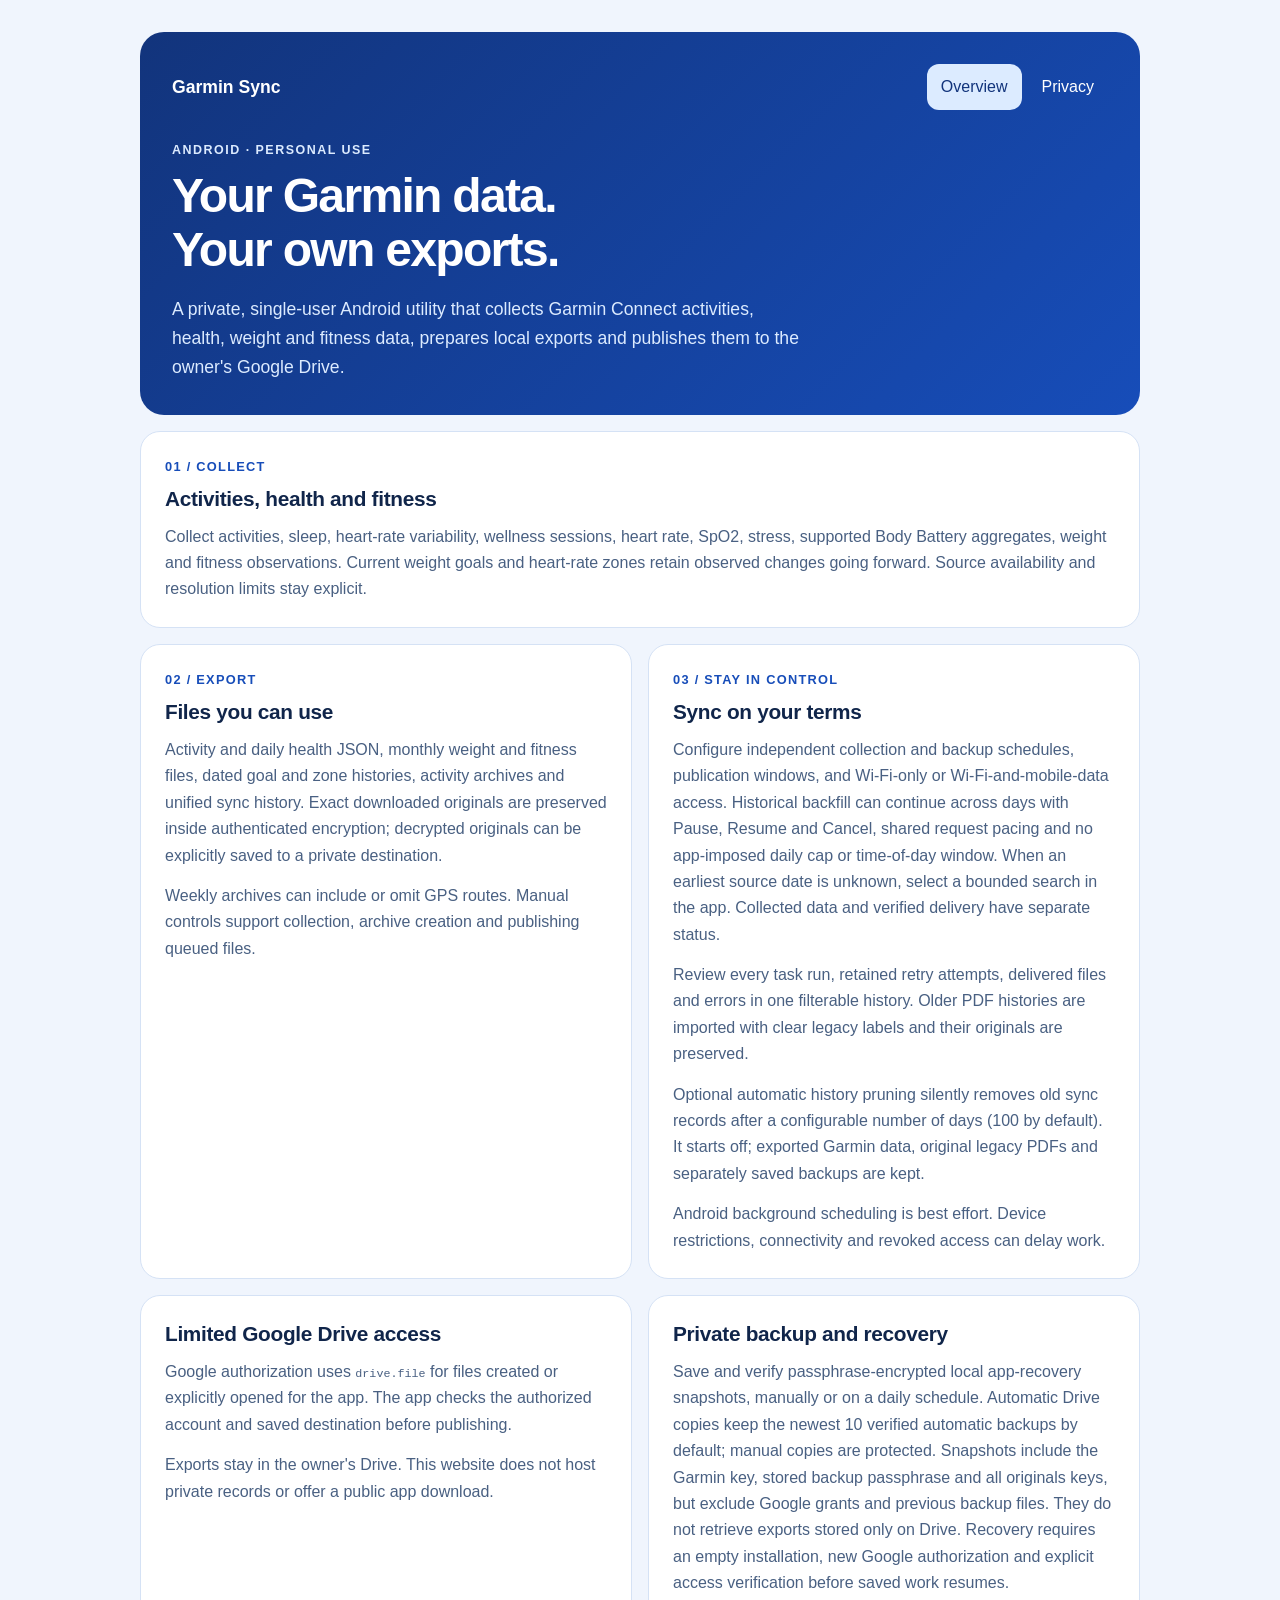
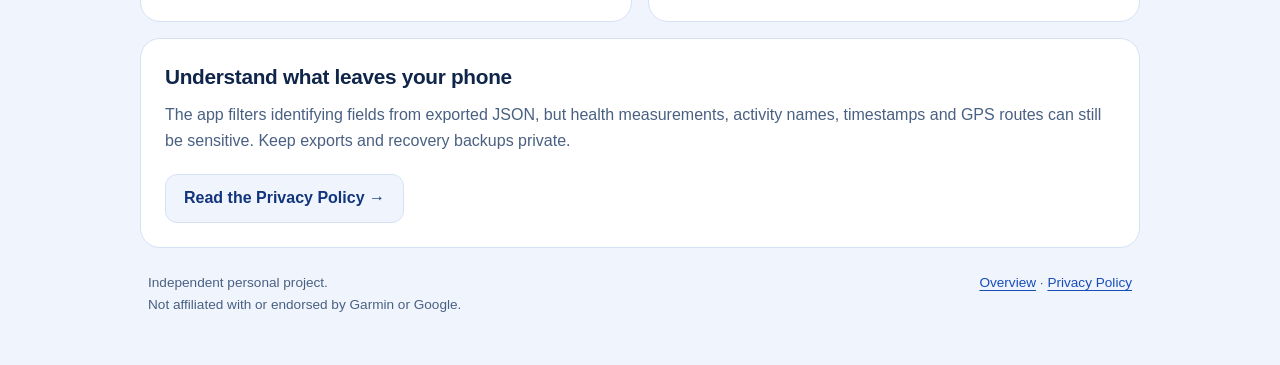
==== index.html @ 4a10f80b "Update collection and recovery information" ====
<!doctype html>
<html lang="en">
<head>
  <meta charset="utf-8">
  <meta name="viewport" content="width=device-width, initial-scale=1">
  <meta name="color-scheme" content="light">
  <meta name="theme-color" content="#12347C">
  <meta name="description" content="A private Android utility for exporting Garmin activities and wellness data to the owner's Google Drive.">
  <title>Garmin Sync — Personal Android export utility</title>
  <link rel="stylesheet" href="styles.css">
</head>
<body>
  <a class="skip" href="#content">Skip to content</a>
  <div class="wrap">
    <header class="hero">
      <div class="topline"><a class="brand" href="index.html">Garmin Sync</a><nav aria-label="Main navigation"><a href="index.html" aria-current="page">Overview</a><a href="privacy.html">Privacy</a></nav></div>
      <p class="eyebrow">Android · Personal use</p>
      <h1>Your Garmin data.<br>Your own exports.</h1>
      <p class="lead">A private, single-user Android utility that collects Garmin Connect activities, health, weight and fitness data, prepares local exports and publishes them to the owner's Google Drive.</p>
    </header>
    <main id="content" class="grid">
      <section class="card wide">
        <p class="step">01 / Collect</p>
        <h2>Activities, health and fitness</h2>
        <p>Collect activities, sleep, heart-rate variability, wellness sessions, heart rate, SpO2, stress, supported Body Battery aggregates, weight and fitness observations. Current weight goals and heart-rate zones retain observed changes going forward. Source availability and resolution limits stay explicit.</p>
      </section>
      <section class="card">
        <p class="step">02 / Export</p>
        <h2>Files you can use</h2>
        <p>Activity and daily health JSON, monthly weight and fitness files, dated goal and zone histories, activity archives and unified sync history. Exact downloaded originals are preserved inside authenticated encryption; decrypted originals can be explicitly saved to a private destination.</p>
        <p>Weekly archives can include or omit GPS routes. Manual controls support collection, archive creation and publishing queued files.</p>
      </section>
      <section class="card">
        <p class="step">03 / Stay in control</p>
        <h2>Sync on your terms</h2>
        <p>Configure independent collection and backup schedules, publication windows, and Wi-Fi-only or Wi-Fi-and-mobile-data access. Historical backfill can continue across days with Pause, Resume and Cancel, shared request pacing and no app-imposed daily cap or time-of-day window. When an earliest source date is unknown, select a bounded search in the app. Collected data and verified delivery have separate status.</p>
        <p>Review every task run, retained retry attempts, delivered files and errors in one filterable history. Older PDF histories are imported with clear legacy labels and their originals are preserved.</p>
        <p>Optional automatic history pruning silently removes old sync records after a configurable number of days (100 by default). It starts off; exported Garmin data, original legacy PDFs and separately saved backups are kept.</p>
        <p>Android background scheduling is best effort. Device restrictions, connectivity and revoked access can delay work.</p>
      </section>
      <section class="card">
        <h2>Limited Google Drive access</h2>
        <p>Google authorization uses <code>drive.file</code> for files created or explicitly opened for the app. The app checks the authorized account and saved destination before publishing.</p>
        <p>Exports stay in the owner's Drive. This website does not host private records or offer a public app download.</p>
      </section>
      <section class="card">
        <h2>Private backup and recovery</h2>
        <p>Save and verify passphrase-encrypted local app-recovery snapshots, manually or on a daily schedule. Automatic Drive copies keep the newest 10 verified automatic backups by default; manual copies are protected. Snapshots include the Garmin key, stored backup passphrase and all originals keys, but exclude Google grants and previous backup files. They do not retrieve exports stored only on Drive. Recovery requires an empty installation, new Google authorization and explicit access verification before saved work resumes.</p>
      </section>
      <section class="card wide">
        <h2>Understand what leaves your phone</h2>
        <p>The app filters identifying fields from exported JSON, but health measurements, activity names, timestamps and GPS routes can still be sensitive. Keep exports and recovery backups private.</p>
        <a class="button" href="privacy.html">Read the Privacy Policy <span aria-hidden="true">&nbsp;→</span></a>
      </section>
    </main>
    <footer class="footer"><p>Independent personal project.<br>Not affiliated with or endorsed by Garmin or Google.</p><p><a href="index.html">Overview</a> · <a href="privacy.html">Privacy Policy</a></p></footer>
  </div>
</body>
</html>
---- styles.css ----
:root{color-scheme:light;--blue-primary:#174DB9;--blue-deep:#12347C;--blue-light:#DCEBFF;--ink:#10254A;--ink-muted:#496082;--surface:#FFFFFF;--surface-tinted:#F0F5FD;--outline:#D5E2F5;font-family:-apple-system,BlinkMacSystemFont,"Segoe UI",Roboto,sans-serif;line-height:1.65;background:var(--surface-tinted);color:var(--ink)}
*{box-sizing:border-box}body{margin:0}a{color:var(--blue-primary);text-underline-offset:.2em}a:hover{text-decoration-thickness:2px}a:focus-visible{outline:3px solid var(--blue-primary);outline-offset:4px;border-radius:4px}.wrap{width:min(100% - 32px,1000px);margin:32px auto 48px}.skip{position:absolute;left:16px;top:-80px;z-index:2;background:white;padding:12px}.skip:focus{top:12px}.hero{padding:32px;border-radius:24px;background:linear-gradient(135deg,var(--blue-deep),var(--blue-primary));color:var(--surface)}.hero p{color:var(--blue-light);max-width:65ch}.hero a{color:white}.topline{display:flex;align-items:center;justify-content:space-between;gap:16px;flex-wrap:wrap}.brand{font-weight:750;font-size:1.1rem;text-decoration:none}nav{display:flex;gap:6px;flex-wrap:wrap}nav a{padding:10px 14px;border-radius:12px;text-decoration:none;min-height:44px}nav a[aria-current=page]{background:var(--blue-light);color:var(--blue-deep)}.hero a:focus-visible{outline-color:white}.eyebrow{font-size:.78rem;font-weight:750;letter-spacing:.12em;text-transform:uppercase;margin:30px 0 8px}h1{font-size:clamp(2rem,5vw,3rem);line-height:1.13;letter-spacing:-.035em;margin:0 0 18px}h2{font-size:1.3rem;line-height:1.3;letter-spacing:-.015em;margin:0 0 12px}p{margin:0 0 14px}p:last-child{margin-bottom:0}.lead{font-size:1.1rem}.grid{display:grid;grid-template-columns:1fr 1fr;gap:16px;margin-top:16px}.card{background:var(--surface);border:1px solid var(--outline);border-radius:20px;padding:24px;color:var(--ink-muted)}.card h2,.card strong{color:var(--ink)}.wide{grid-column:1/-1}.step{color:var(--blue-primary);font-size:.8rem;font-weight:750;letter-spacing:.1em;text-transform:uppercase;margin-bottom:8px}ul{padding-left:22px;margin:12px 0 0}li+li{margin-top:8px}code{font-size:.9em;overflow-wrap:anywhere}.button{display:inline-flex;align-items:center;justify-content:center;min-height:48px;padding:10px 18px;border:1px solid var(--outline);border-radius:12px;background:var(--surface-tinted);color:var(--blue-deep);font-weight:650;text-decoration:none;margin-top:6px}.button:hover{background:var(--blue-light)}.policy{max-width:800px}.policy .card{margin-top:16px}.date{font-size:.9rem}.footer{margin:24px 8px 0;color:var(--ink-muted);font-size:.85rem;display:flex;justify-content:space-between;flex-wrap:wrap;gap:12px}.footer p{margin:0}@media(max-width:640px){.wrap{margin-top:16px}.hero{padding:24px}.grid{grid-template-columns:1fr}.card{padding:22px}.topline{align-items:flex-start;flex-direction:column}.eyebrow{margin-top:24px}.footer{display:block}.footer p+p{margin-top:8px}}@media(prefers-reduced-motion:no-preference){a{transition:background-color .15s}}
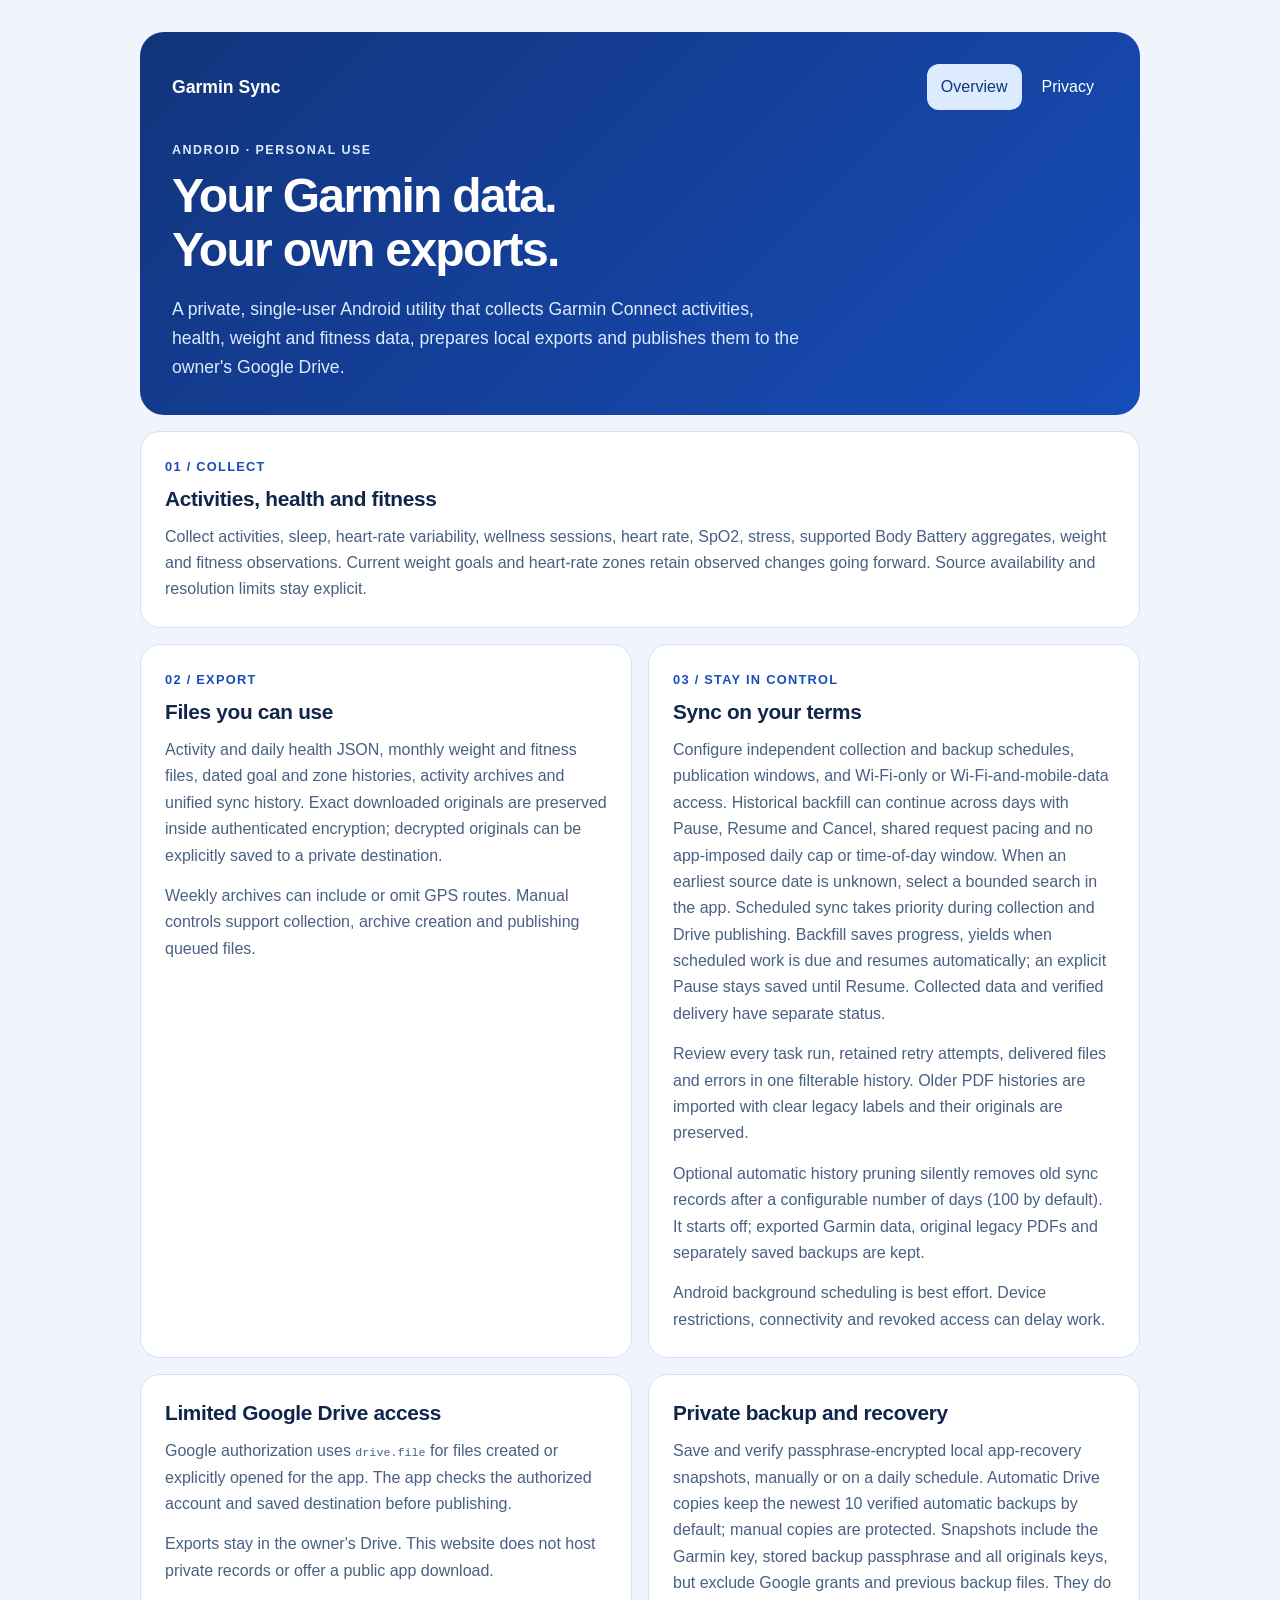
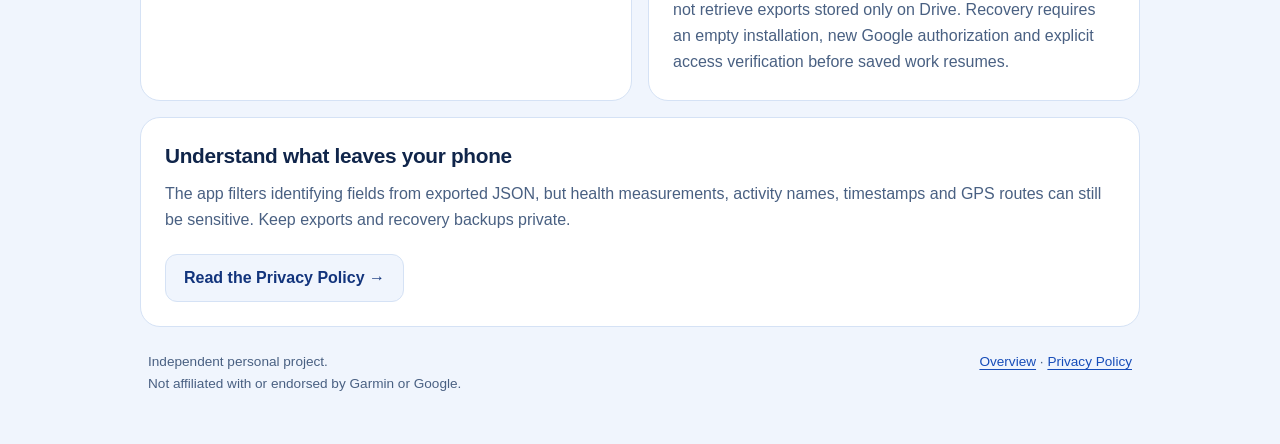
==== commit 21a43056: "Explain scheduled sync priority" ====
--- a/index.html
+++ b/index.html
@@ -33,7 +33,7 @@
       <section class="card">
         <p class="step">03 / Stay in control</p>
         <h2>Sync on your terms</h2>
-        <p>Configure independent collection and backup schedules, publication windows, and Wi-Fi-only or Wi-Fi-and-mobile-data access. Historical backfill can continue across days with Pause, Resume and Cancel, shared request pacing and no app-imposed daily cap or time-of-day window. When an earliest source date is unknown, select a bounded search in the app. Collected data and verified delivery have separate status.</p>
+        <p>Configure independent collection and backup schedules, publication windows, and Wi-Fi-only or Wi-Fi-and-mobile-data access. Historical backfill can continue across days with Pause, Resume and Cancel, shared request pacing and no app-imposed daily cap or time-of-day window. When an earliest source date is unknown, select a bounded search in the app. Scheduled sync takes priority during collection and Drive publishing. Backfill saves progress, yields when scheduled work is due and resumes automatically; an explicit Pause stays saved until Resume. Collected data and verified delivery have separate status.</p>
         <p>Review every task run, retained retry attempts, delivered files and errors in one filterable history. Older PDF histories are imported with clear legacy labels and their originals are preserved.</p>
         <p>Optional automatic history pruning silently removes old sync records after a configurable number of days (100 by default). It starts off; exported Garmin data, original legacy PDFs and separately saved backups are kept.</p>
         <p>Android background scheduling is best effort. Device restrictions, connectivity and revoked access can delay work.</p>
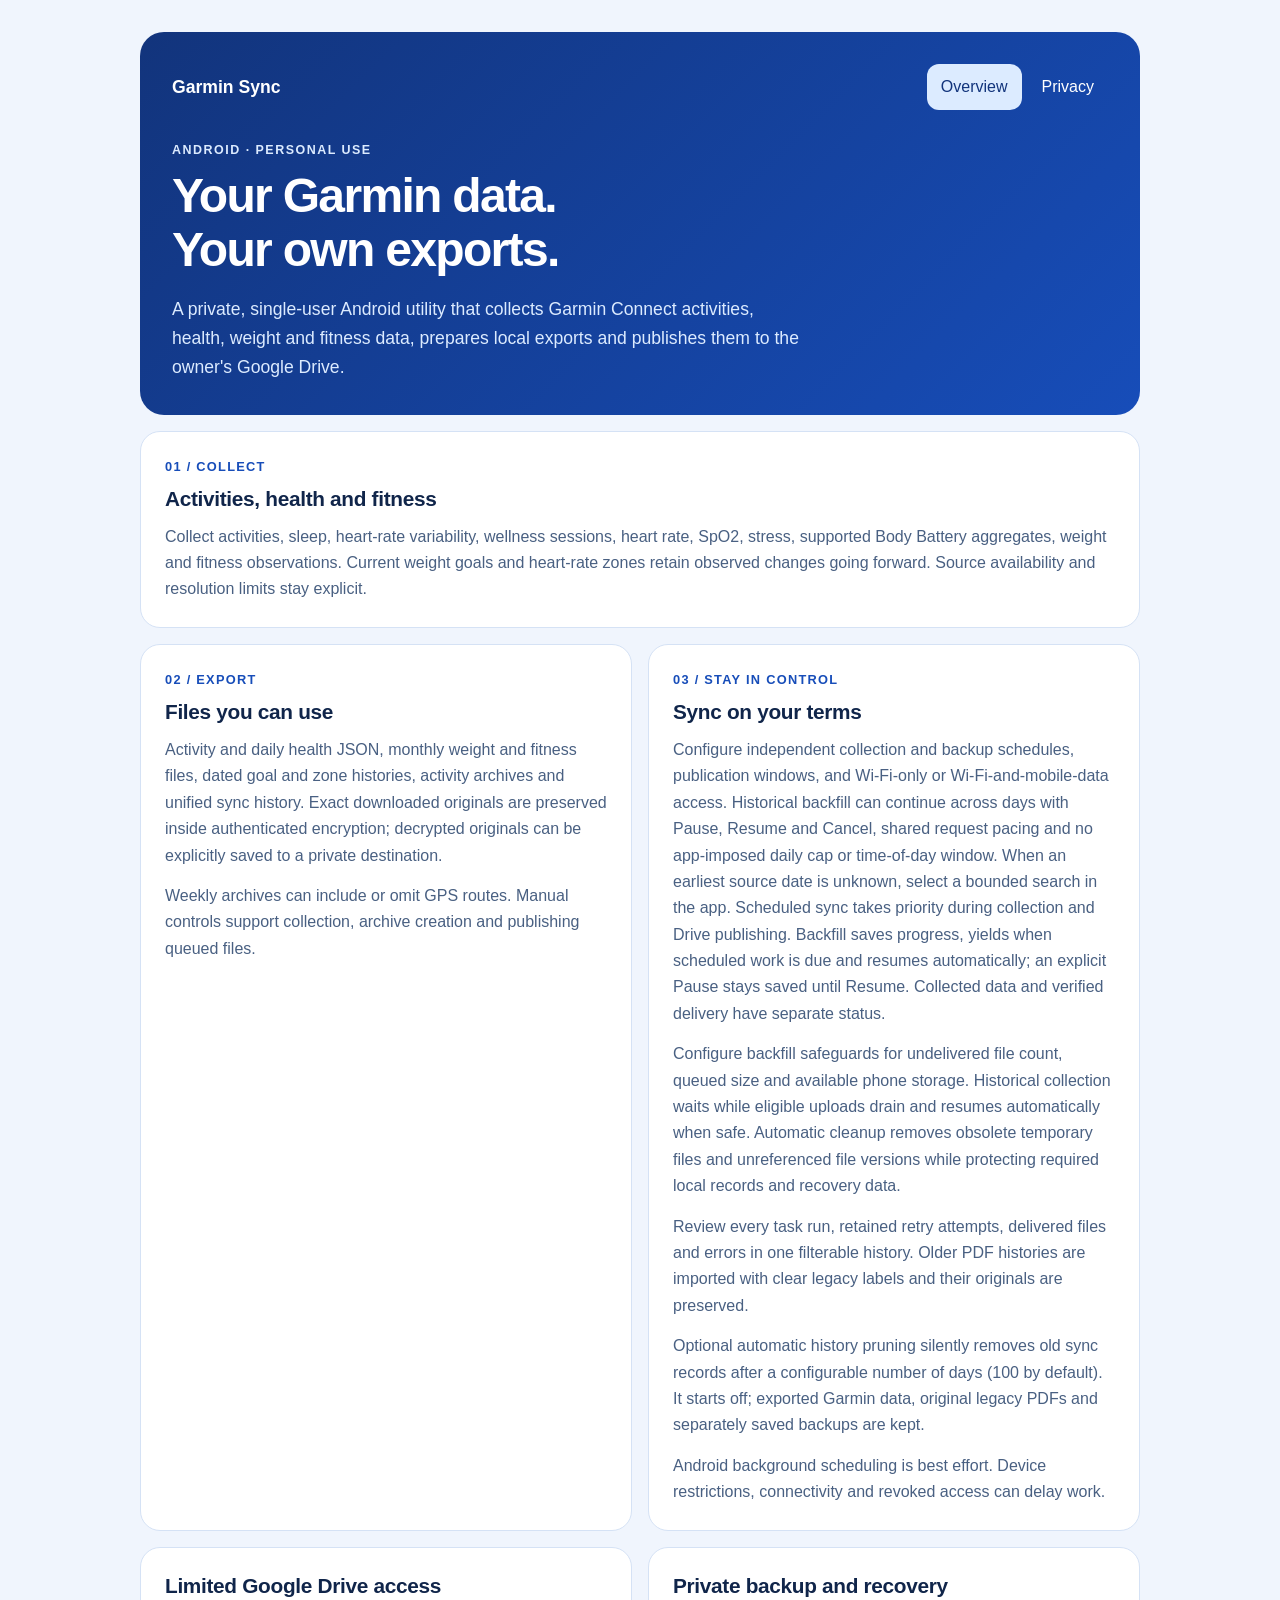
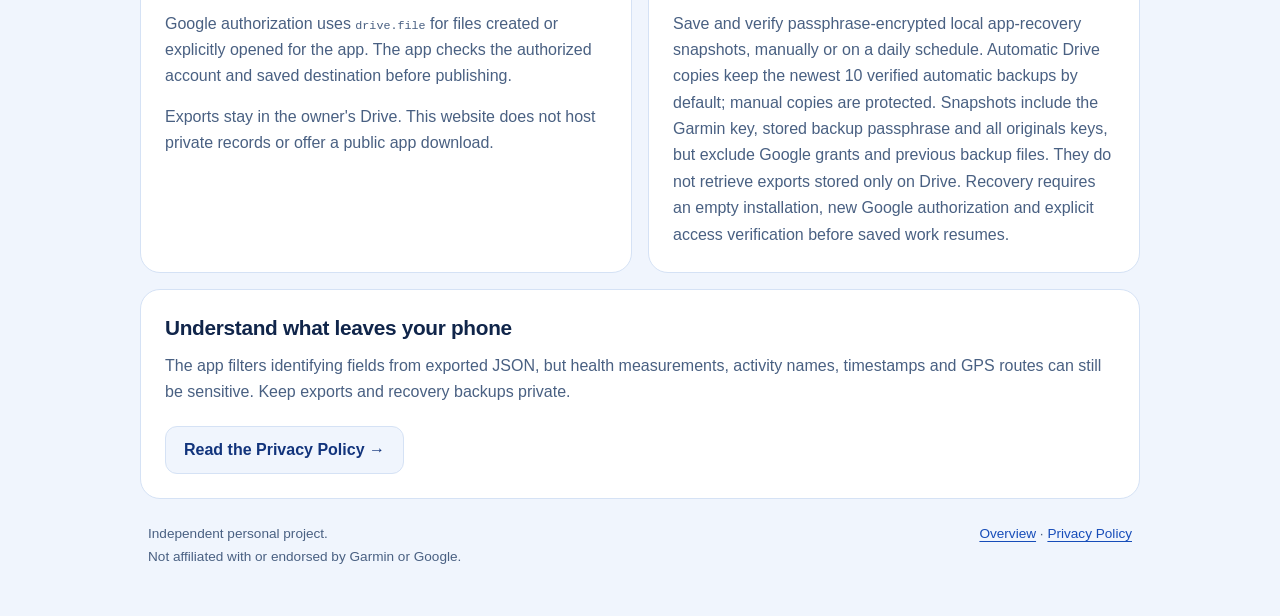
==== commit 706779b9: "Explain backfill storage safeguards and cleanup" ====
--- a/index.html
+++ b/index.html
@@ -34,6 +34,7 @@
         <p class="step">03 / Stay in control</p>
         <h2>Sync on your terms</h2>
         <p>Configure independent collection and backup schedules, publication windows, and Wi-Fi-only or Wi-Fi-and-mobile-data access. Historical backfill can continue across days with Pause, Resume and Cancel, shared request pacing and no app-imposed daily cap or time-of-day window. When an earliest source date is unknown, select a bounded search in the app. Scheduled sync takes priority during collection and Drive publishing. Backfill saves progress, yields when scheduled work is due and resumes automatically; an explicit Pause stays saved until Resume. Collected data and verified delivery have separate status.</p>
+        <p>Configure backfill safeguards for undelivered file count, queued size and available phone storage. Historical collection waits while eligible uploads drain and resumes automatically when safe. Automatic cleanup removes obsolete temporary files and unreferenced file versions while protecting required local records and recovery data.</p>
         <p>Review every task run, retained retry attempts, delivered files and errors in one filterable history. Older PDF histories are imported with clear legacy labels and their originals are preserved.</p>
         <p>Optional automatic history pruning silently removes old sync records after a configurable number of days (100 by default). It starts off; exported Garmin data, original legacy PDFs and separately saved backups are kept.</p>
         <p>Android background scheduling is best effort. Device restrictions, connectivity and revoked access can delay work.</p>
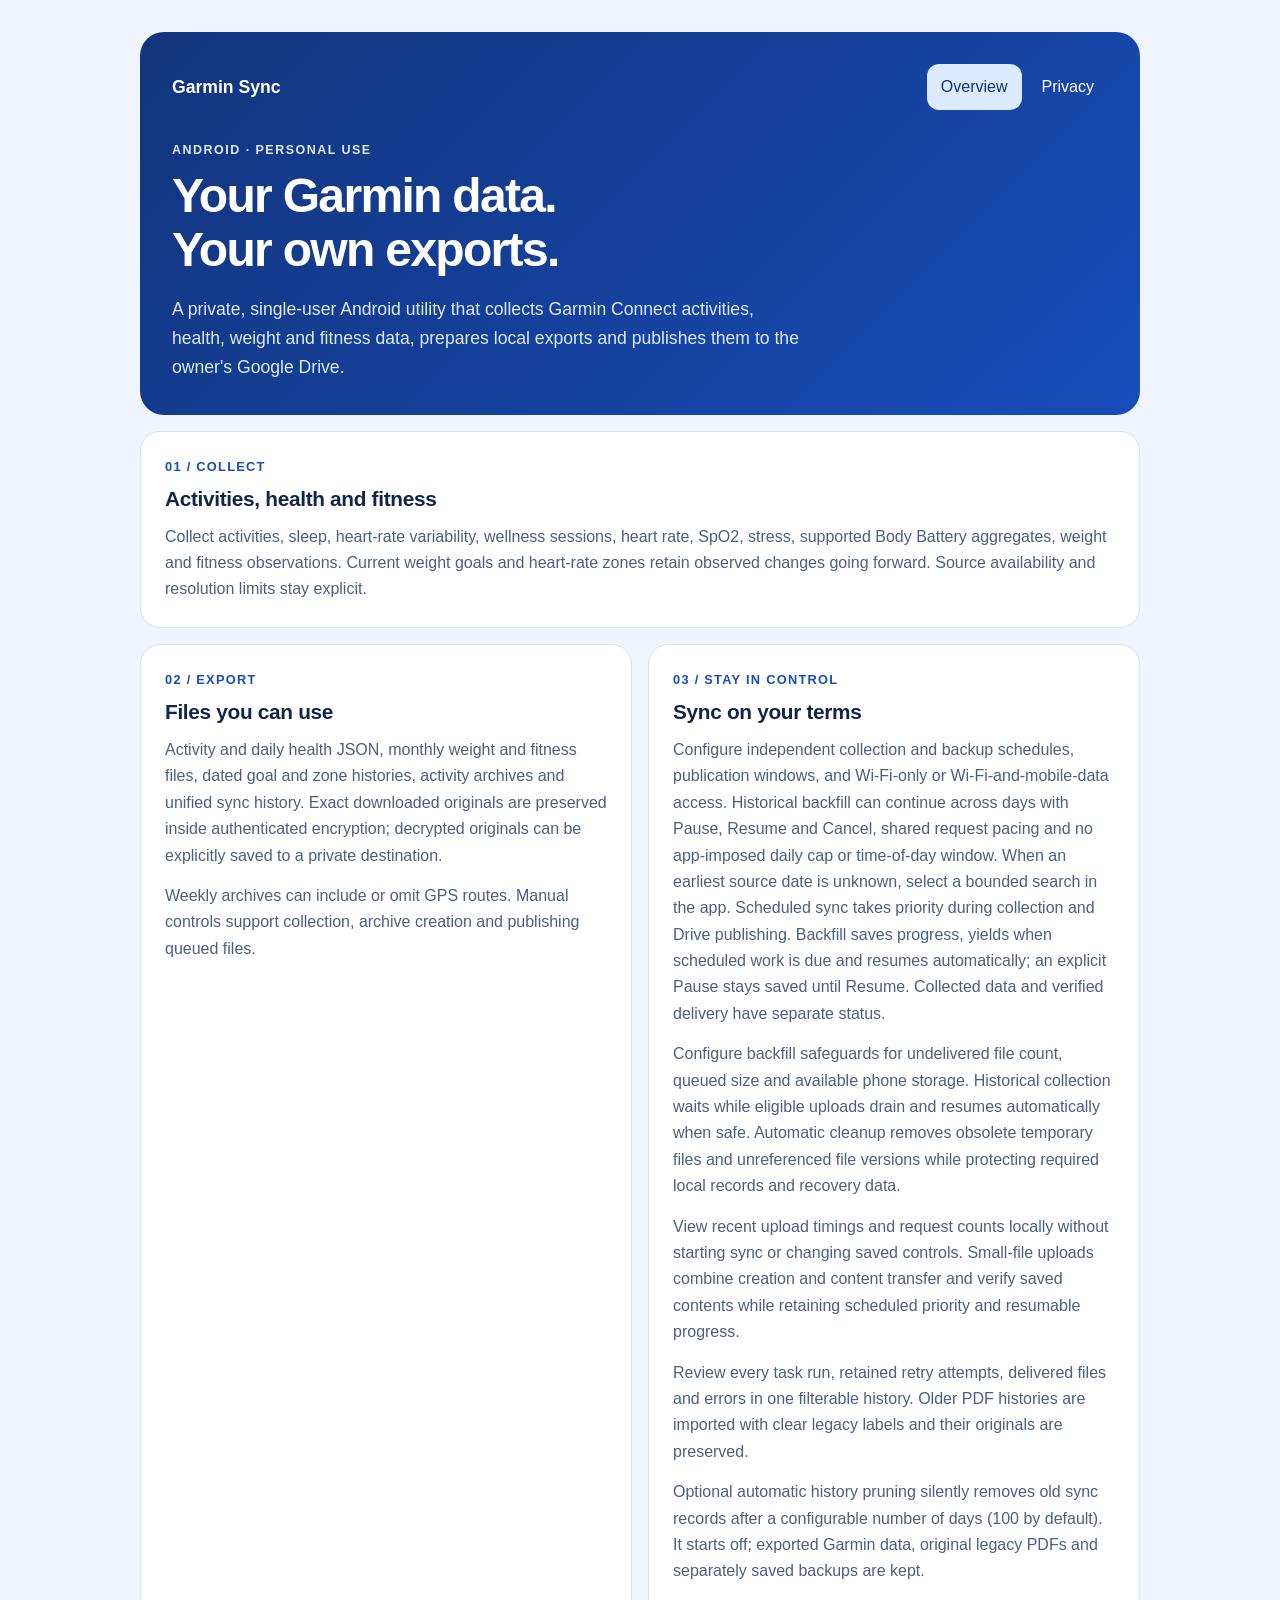
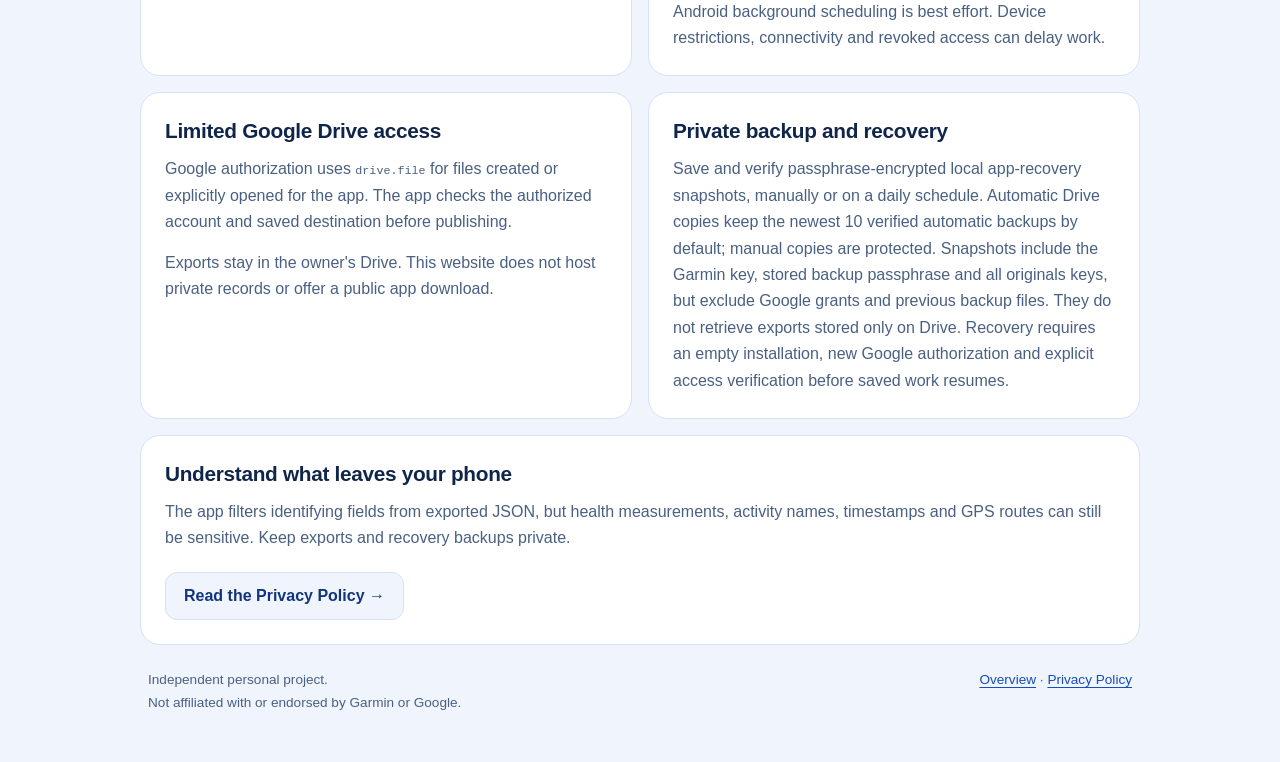
==== commit e88ed3fd: "Describe private upload timing measurements" ====
--- a/index.html
+++ b/index.html
@@ -35,6 +35,7 @@
         <h2>Sync on your terms</h2>
         <p>Configure independent collection and backup schedules, publication windows, and Wi-Fi-only or Wi-Fi-and-mobile-data access. Historical backfill can continue across days with Pause, Resume and Cancel, shared request pacing and no app-imposed daily cap or time-of-day window. When an earliest source date is unknown, select a bounded search in the app. Scheduled sync takes priority during collection and Drive publishing. Backfill saves progress, yields when scheduled work is due and resumes automatically; an explicit Pause stays saved until Resume. Collected data and verified delivery have separate status.</p>
         <p>Configure backfill safeguards for undelivered file count, queued size and available phone storage. Historical collection waits while eligible uploads drain and resumes automatically when safe. Automatic cleanup removes obsolete temporary files and unreferenced file versions while protecting required local records and recovery data.</p>
+        <p>View recent upload timings and request counts locally without starting sync or changing saved controls. Small-file uploads combine creation and content transfer and verify saved contents while retaining scheduled priority and resumable progress.</p>
         <p>Review every task run, retained retry attempts, delivered files and errors in one filterable history. Older PDF histories are imported with clear legacy labels and their originals are preserved.</p>
         <p>Optional automatic history pruning silently removes old sync records after a configurable number of days (100 by default). It starts off; exported Garmin data, original legacy PDFs and separately saved backups are kept.</p>
         <p>Android background scheduling is best effort. Device restrictions, connectivity and revoked access can delay work.</p>
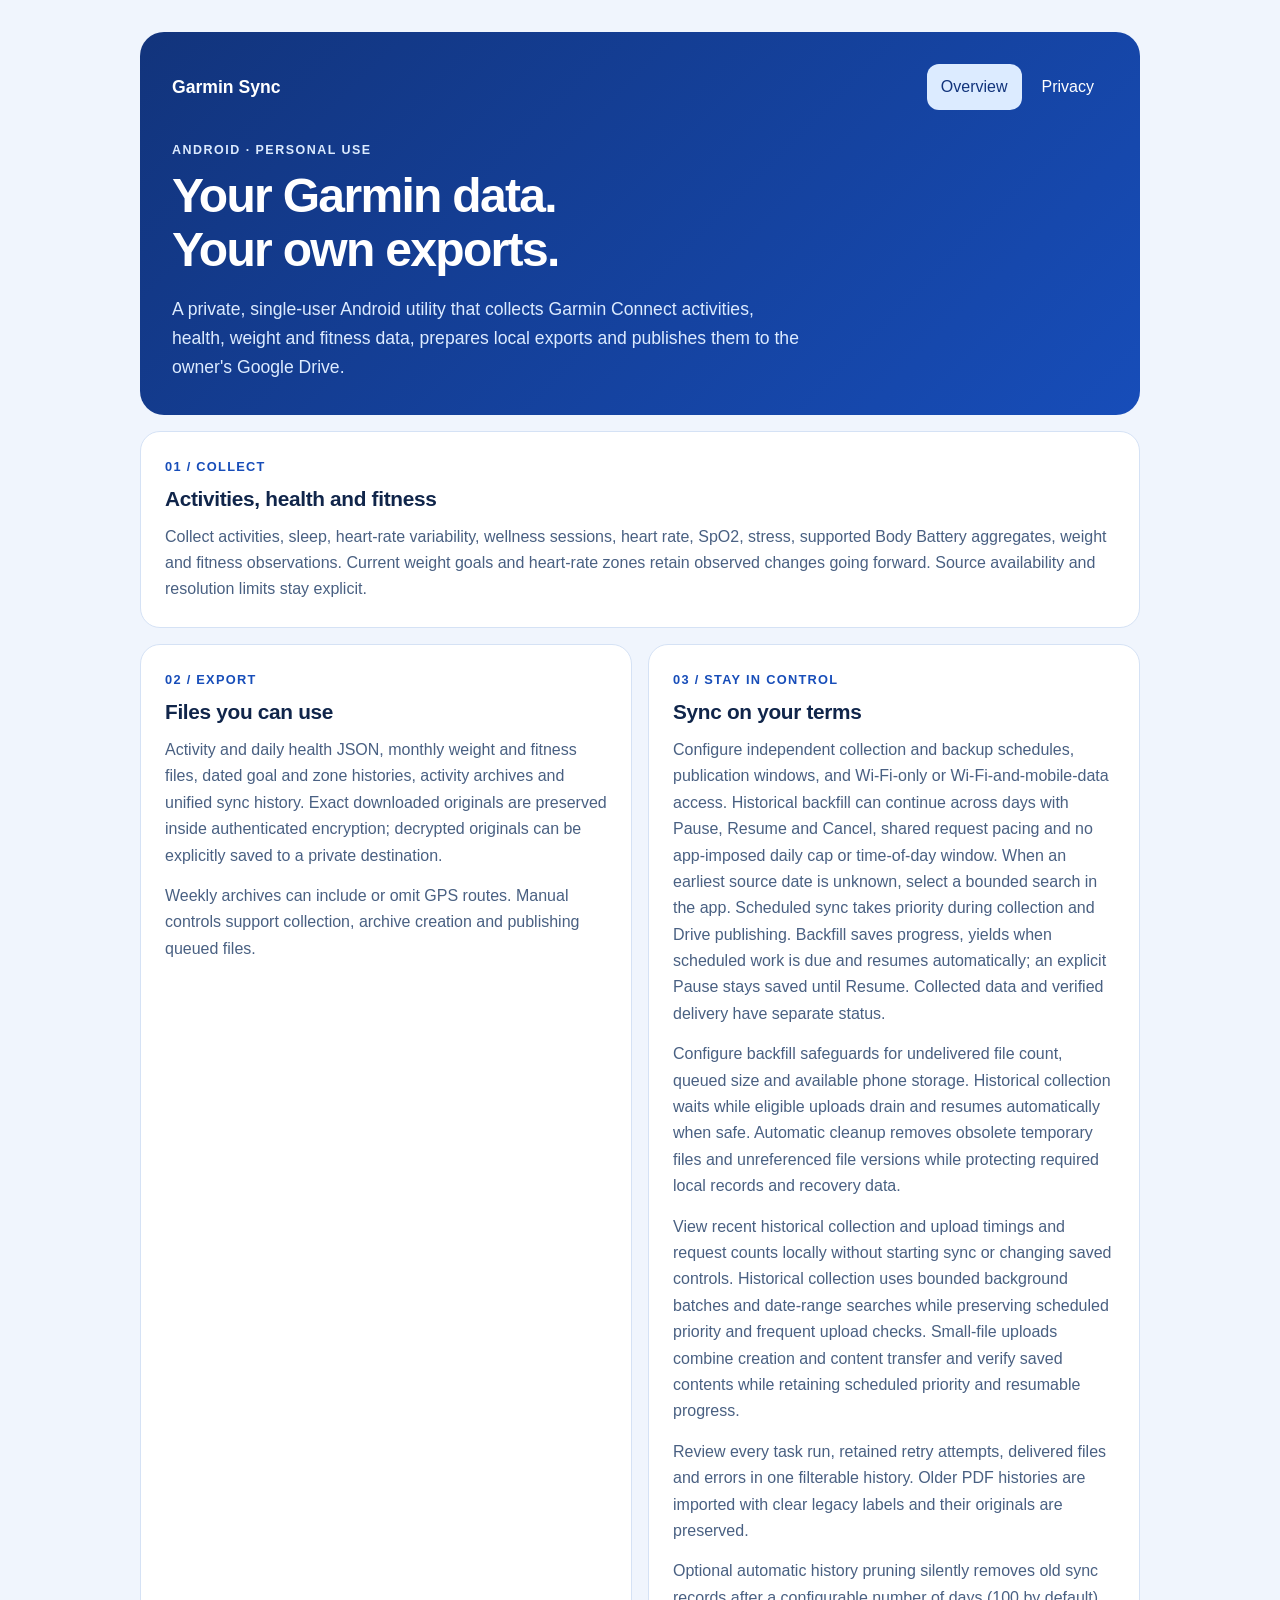
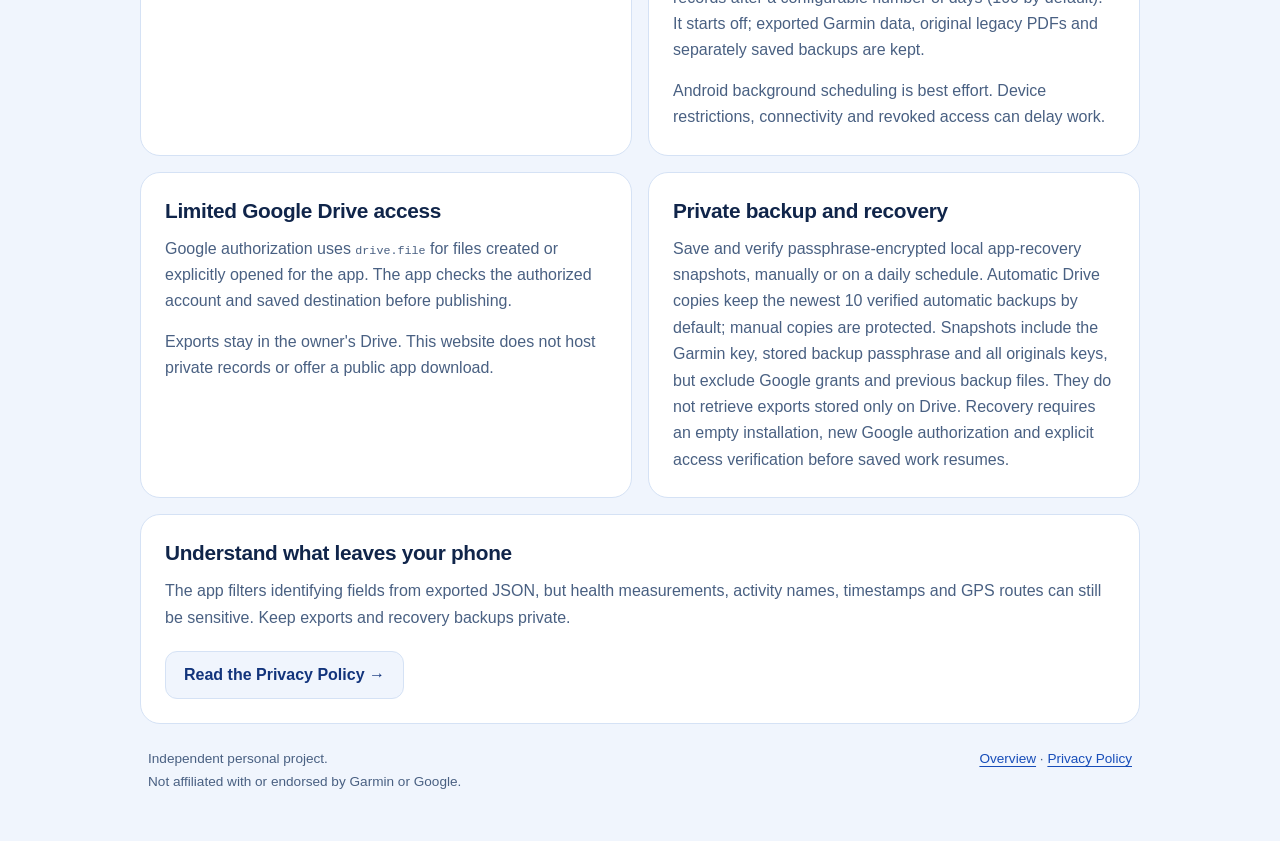
==== commit cb8f562a: "Describe background collection and private timing counters" ====
--- a/index.html
+++ b/index.html
@@ -35,7 +35,7 @@
         <h2>Sync on your terms</h2>
         <p>Configure independent collection and backup schedules, publication windows, and Wi-Fi-only or Wi-Fi-and-mobile-data access. Historical backfill can continue across days with Pause, Resume and Cancel, shared request pacing and no app-imposed daily cap or time-of-day window. When an earliest source date is unknown, select a bounded search in the app. Scheduled sync takes priority during collection and Drive publishing. Backfill saves progress, yields when scheduled work is due and resumes automatically; an explicit Pause stays saved until Resume. Collected data and verified delivery have separate status.</p>
         <p>Configure backfill safeguards for undelivered file count, queued size and available phone storage. Historical collection waits while eligible uploads drain and resumes automatically when safe. Automatic cleanup removes obsolete temporary files and unreferenced file versions while protecting required local records and recovery data.</p>
-        <p>View recent upload timings and request counts locally without starting sync or changing saved controls. Small-file uploads combine creation and content transfer and verify saved contents while retaining scheduled priority and resumable progress.</p>
+        <p>View recent historical collection and upload timings and request counts locally without starting sync or changing saved controls. Historical collection uses bounded background batches and date-range searches while preserving scheduled priority and frequent upload checks. Small-file uploads combine creation and content transfer and verify saved contents while retaining scheduled priority and resumable progress.</p>
         <p>Review every task run, retained retry attempts, delivered files and errors in one filterable history. Older PDF histories are imported with clear legacy labels and their originals are preserved.</p>
         <p>Optional automatic history pruning silently removes old sync records after a configurable number of days (100 by default). It starts off; exported Garmin data, original legacy PDFs and separately saved backups are kept.</p>
         <p>Android background scheduling is best effort. Device restrictions, connectivity and revoked access can delay work.</p>
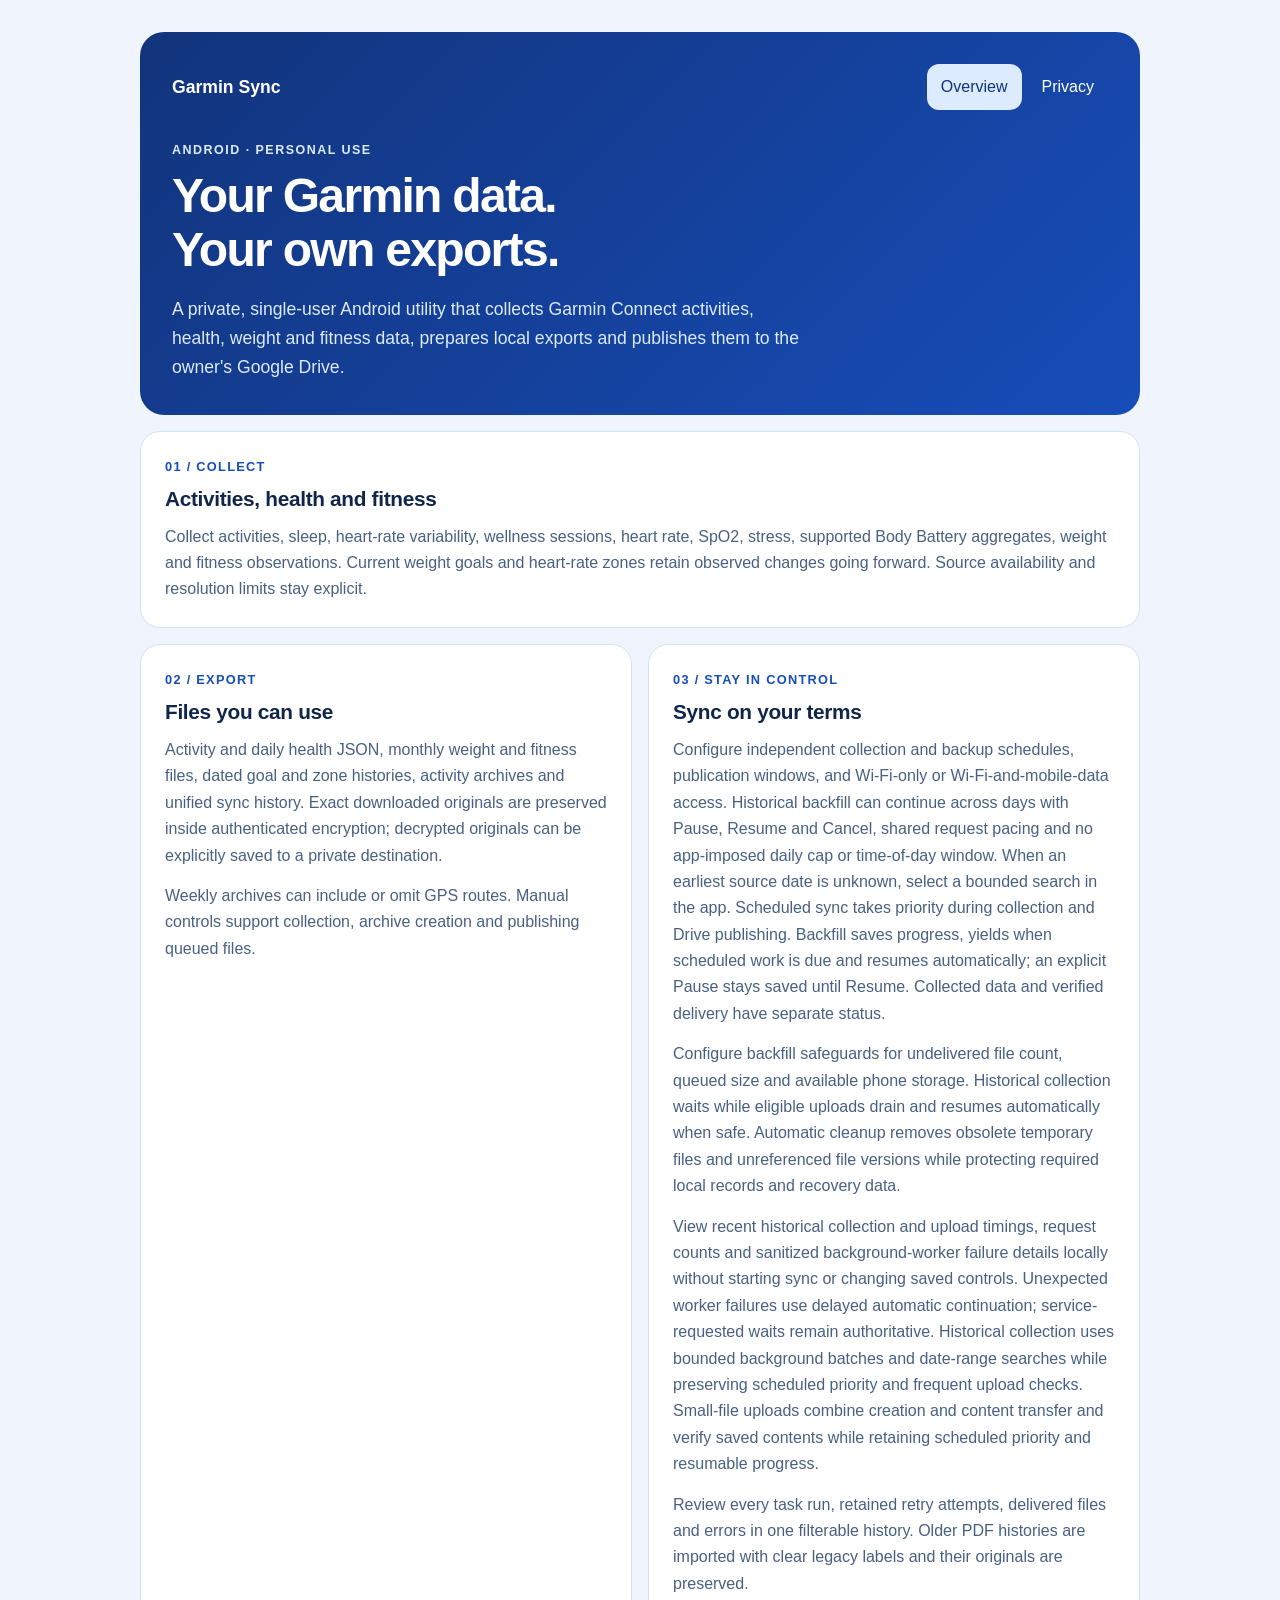
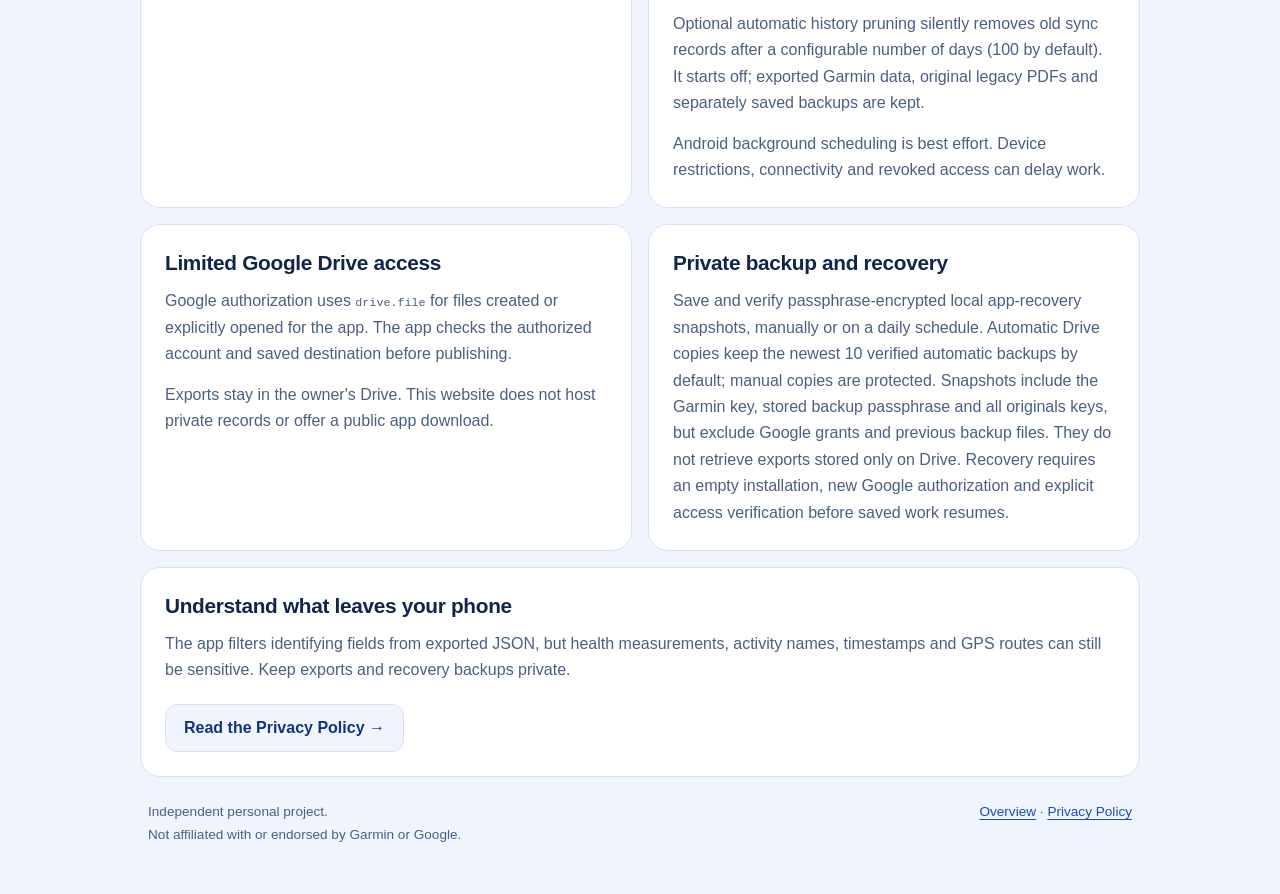
==== commit 16b75f75: "Describe private worker continuation diagnostics" ====
--- a/index.html
+++ b/index.html
@@ -35,7 +35,7 @@
         <h2>Sync on your terms</h2>
         <p>Configure independent collection and backup schedules, publication windows, and Wi-Fi-only or Wi-Fi-and-mobile-data access. Historical backfill can continue across days with Pause, Resume and Cancel, shared request pacing and no app-imposed daily cap or time-of-day window. When an earliest source date is unknown, select a bounded search in the app. Scheduled sync takes priority during collection and Drive publishing. Backfill saves progress, yields when scheduled work is due and resumes automatically; an explicit Pause stays saved until Resume. Collected data and verified delivery have separate status.</p>
         <p>Configure backfill safeguards for undelivered file count, queued size and available phone storage. Historical collection waits while eligible uploads drain and resumes automatically when safe. Automatic cleanup removes obsolete temporary files and unreferenced file versions while protecting required local records and recovery data.</p>
-        <p>View recent historical collection and upload timings and request counts locally without starting sync or changing saved controls. Historical collection uses bounded background batches and date-range searches while preserving scheduled priority and frequent upload checks. Small-file uploads combine creation and content transfer and verify saved contents while retaining scheduled priority and resumable progress.</p>
+        <p>View recent historical collection and upload timings, request counts and sanitized background-worker failure details locally without starting sync or changing saved controls. Unexpected worker failures use delayed automatic continuation; service-requested waits remain authoritative. Historical collection uses bounded background batches and date-range searches while preserving scheduled priority and frequent upload checks. Small-file uploads combine creation and content transfer and verify saved contents while retaining scheduled priority and resumable progress.</p>
         <p>Review every task run, retained retry attempts, delivered files and errors in one filterable history. Older PDF histories are imported with clear legacy labels and their originals are preserved.</p>
         <p>Optional automatic history pruning silently removes old sync records after a configurable number of days (100 by default). It starts off; exported Garmin data, original legacy PDFs and separately saved backups are kept.</p>
         <p>Android background scheduling is best effort. Device restrictions, connectivity and revoked access can delay work.</p>
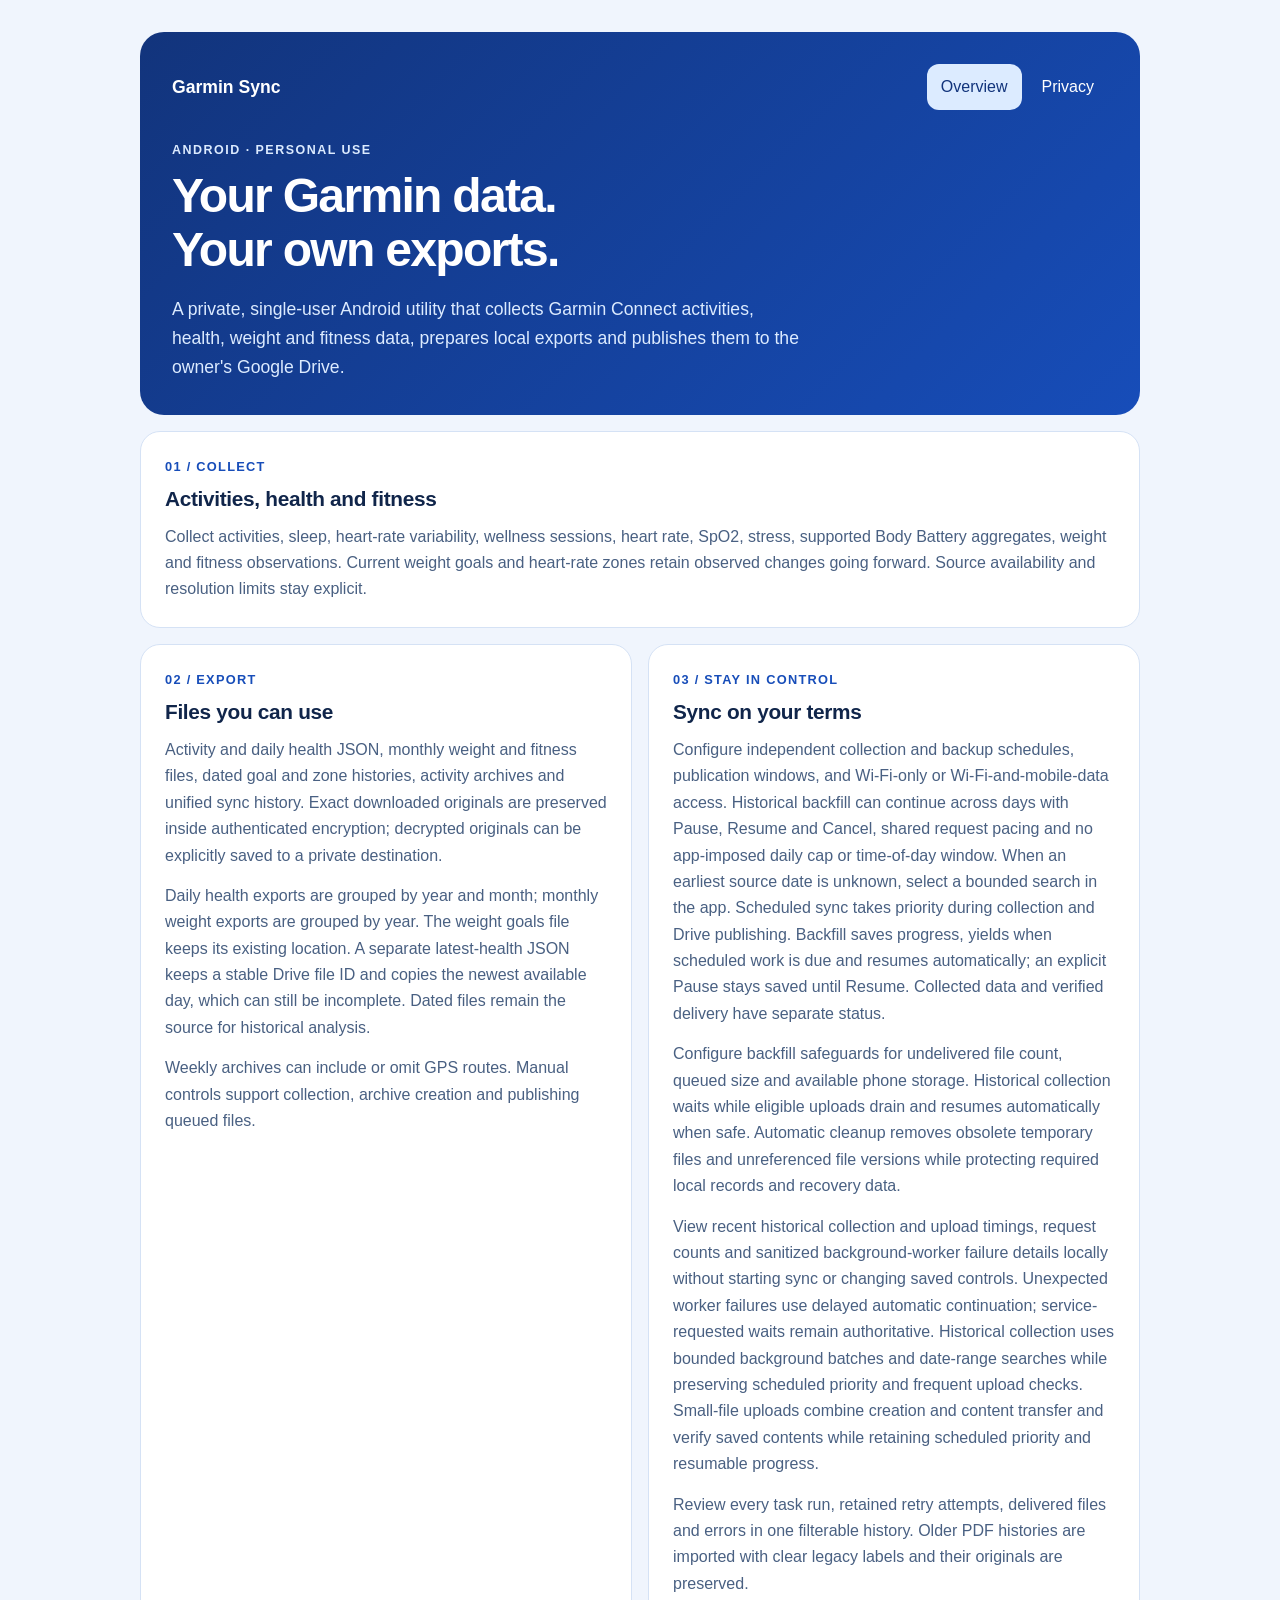
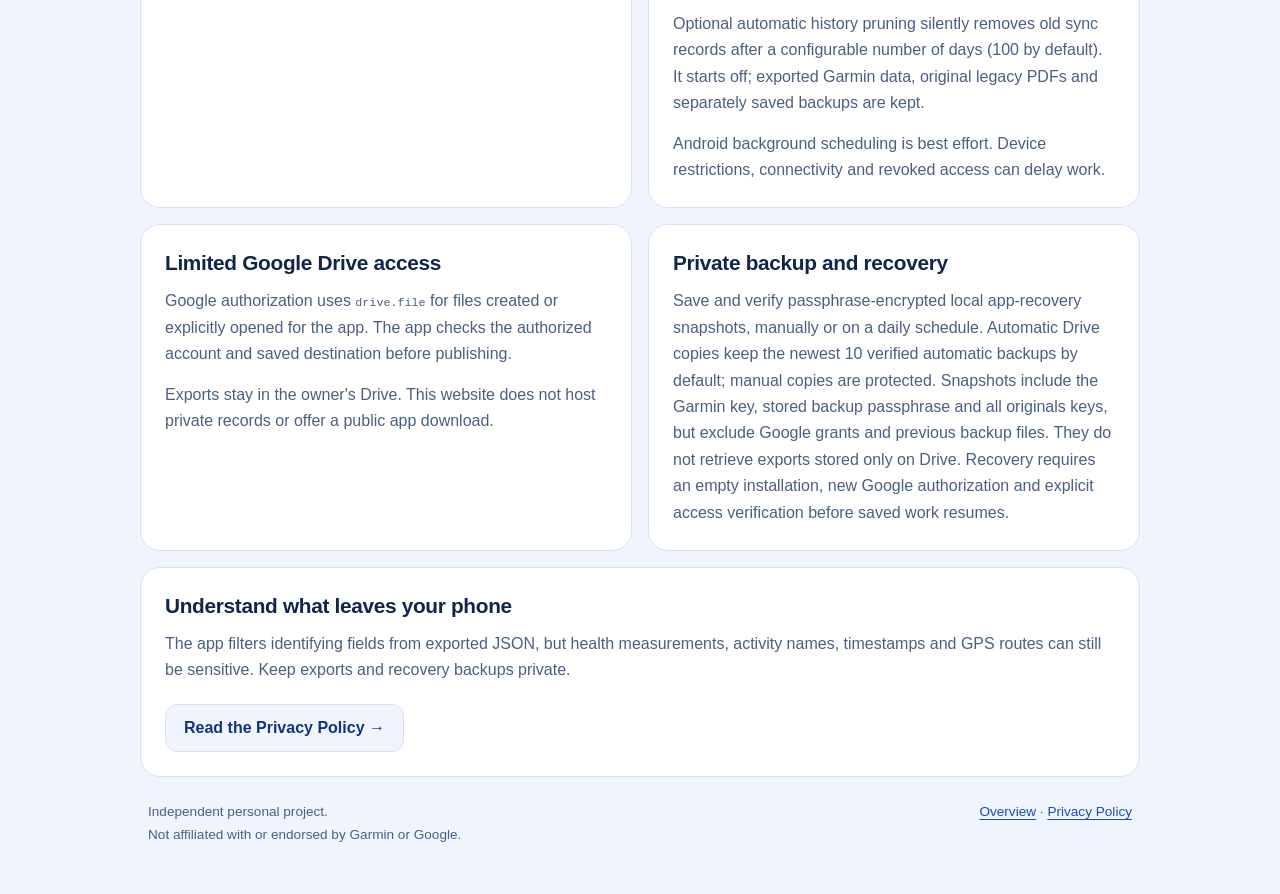
==== commit 06259775: "Describe organized health and weight exports" ====
--- a/index.html
+++ b/index.html
@@ -28,6 +28,7 @@
         <p class="step">02 / Export</p>
         <h2>Files you can use</h2>
         <p>Activity and daily health JSON, monthly weight and fitness files, dated goal and zone histories, activity archives and unified sync history. Exact downloaded originals are preserved inside authenticated encryption; decrypted originals can be explicitly saved to a private destination.</p>
+        <p>Daily health exports are grouped by year and month; monthly weight exports are grouped by year. The weight goals file keeps its existing location. A separate latest-health JSON keeps a stable Drive file ID and copies the newest available day, which can still be incomplete. Dated files remain the source for historical analysis.</p>
         <p>Weekly archives can include or omit GPS routes. Manual controls support collection, archive creation and publishing queued files.</p>
       </section>
       <section class="card">
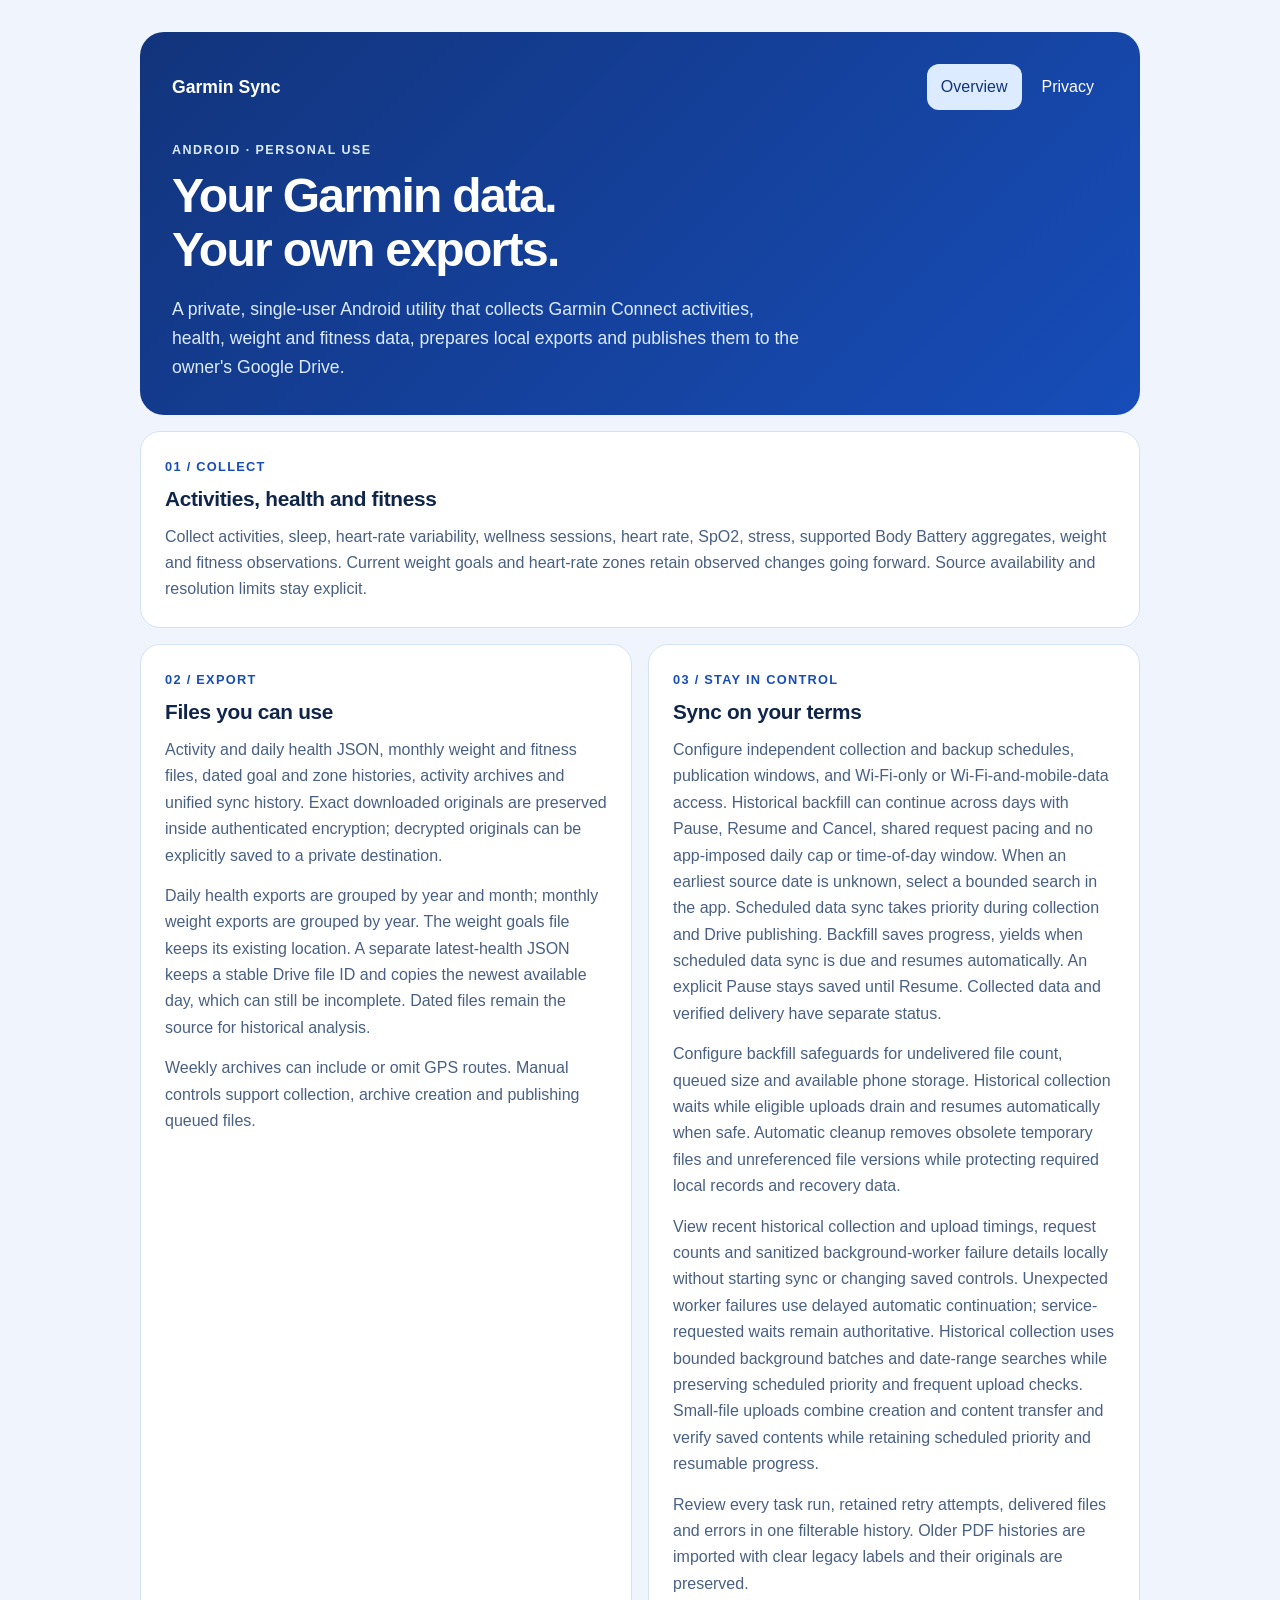
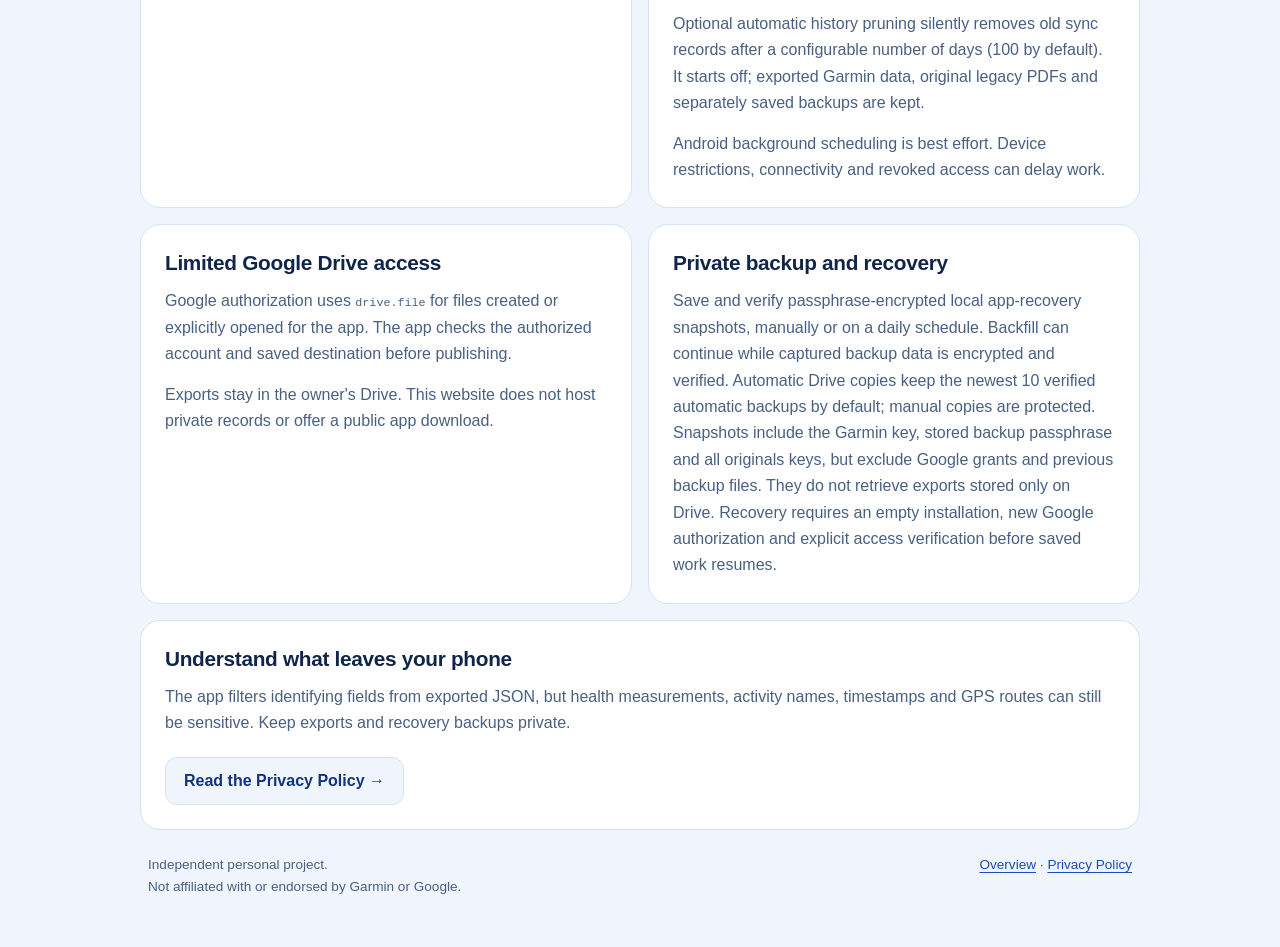
==== commit 831b2348: "Clarify backup and backfill scheduling" ====
--- a/index.html
+++ b/index.html
@@ -34,7 +34,7 @@
       <section class="card">
         <p class="step">03 / Stay in control</p>
         <h2>Sync on your terms</h2>
-        <p>Configure independent collection and backup schedules, publication windows, and Wi-Fi-only or Wi-Fi-and-mobile-data access. Historical backfill can continue across days with Pause, Resume and Cancel, shared request pacing and no app-imposed daily cap or time-of-day window. When an earliest source date is unknown, select a bounded search in the app. Scheduled sync takes priority during collection and Drive publishing. Backfill saves progress, yields when scheduled work is due and resumes automatically; an explicit Pause stays saved until Resume. Collected data and verified delivery have separate status.</p>
+        <p>Configure independent collection and backup schedules, publication windows, and Wi-Fi-only or Wi-Fi-and-mobile-data access. Historical backfill can continue across days with Pause, Resume and Cancel, shared request pacing and no app-imposed daily cap or time-of-day window. When an earliest source date is unknown, select a bounded search in the app. Scheduled data sync takes priority during collection and Drive publishing. Backfill saves progress, yields when scheduled data sync is due and resumes automatically. An explicit Pause stays saved until Resume. Collected data and verified delivery have separate status.</p>
         <p>Configure backfill safeguards for undelivered file count, queued size and available phone storage. Historical collection waits while eligible uploads drain and resumes automatically when safe. Automatic cleanup removes obsolete temporary files and unreferenced file versions while protecting required local records and recovery data.</p>
         <p>View recent historical collection and upload timings, request counts and sanitized background-worker failure details locally without starting sync or changing saved controls. Unexpected worker failures use delayed automatic continuation; service-requested waits remain authoritative. Historical collection uses bounded background batches and date-range searches while preserving scheduled priority and frequent upload checks. Small-file uploads combine creation and content transfer and verify saved contents while retaining scheduled priority and resumable progress.</p>
         <p>Review every task run, retained retry attempts, delivered files and errors in one filterable history. Older PDF histories are imported with clear legacy labels and their originals are preserved.</p>
@@ -48,7 +48,7 @@
       </section>
       <section class="card">
         <h2>Private backup and recovery</h2>
-        <p>Save and verify passphrase-encrypted local app-recovery snapshots, manually or on a daily schedule. Automatic Drive copies keep the newest 10 verified automatic backups by default; manual copies are protected. Snapshots include the Garmin key, stored backup passphrase and all originals keys, but exclude Google grants and previous backup files. They do not retrieve exports stored only on Drive. Recovery requires an empty installation, new Google authorization and explicit access verification before saved work resumes.</p>
+        <p>Save and verify passphrase-encrypted local app-recovery snapshots, manually or on a daily schedule. Backfill can continue while captured backup data is encrypted and verified. Automatic Drive copies keep the newest 10 verified automatic backups by default; manual copies are protected. Snapshots include the Garmin key, stored backup passphrase and all originals keys, but exclude Google grants and previous backup files. They do not retrieve exports stored only on Drive. Recovery requires an empty installation, new Google authorization and explicit access verification before saved work resumes.</p>
       </section>
       <section class="card wide">
         <h2>Understand what leaves your phone</h2>
